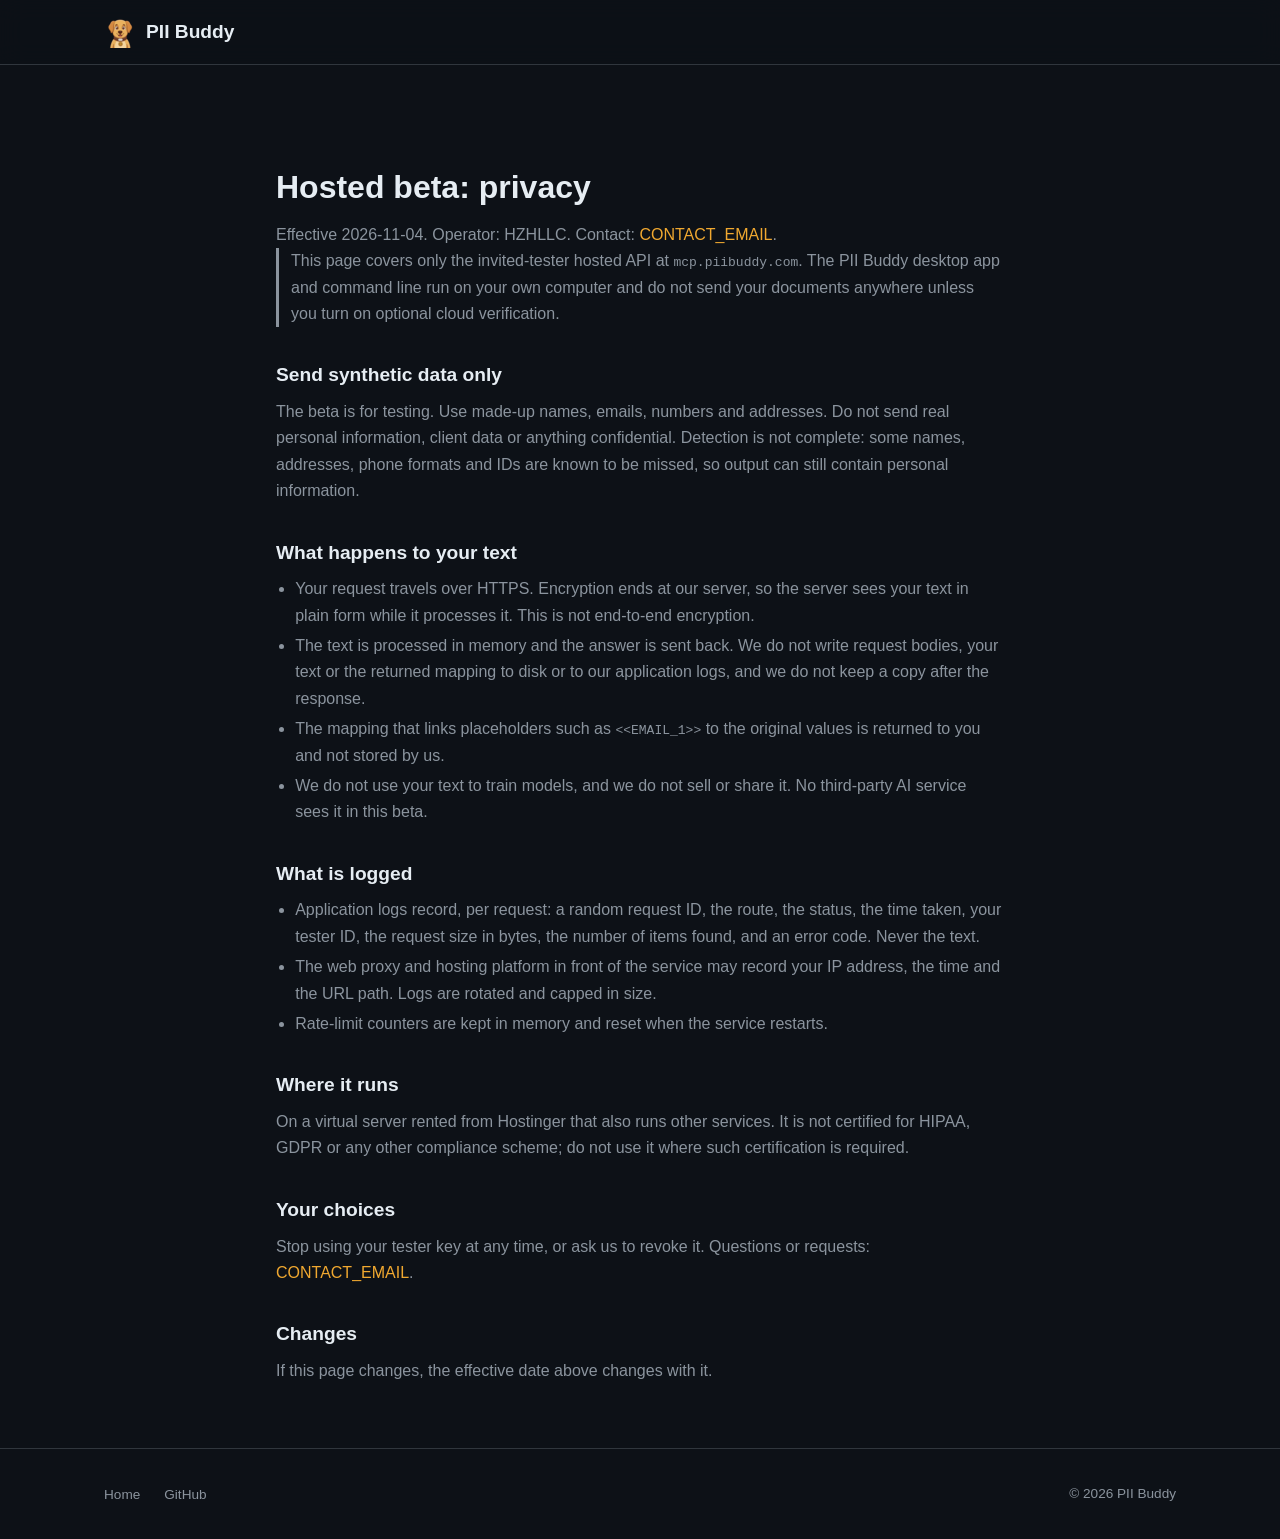
==== docs/hosted-privacy.html @ f80b409a "docs: hosted beta privacy page (draft, contact address pending) Co-Authored-By: Claude Opus 5.5 <nor" ====
<!DOCTYPE html>
<html lang="en">
<head>
  <meta charset="UTF-8">
  <meta name="viewport" content="width=device-width, initial-scale=1.0">
  <title>PII Buddy — Hosted Beta Privacy</title>
  <meta name="description" content="How the invited-tester hosted PII Buddy API handles the text you send it.">
  <meta name="robots" content="noindex">
  <link rel="icon" type="image/png" sizes="32x32" href="images/favicon-32.png">
  <link rel="stylesheet" href="style.css">
  <style>
    .policy { max-width: 760px; margin: 0 auto; padding: 96px 16px 64px; line-height: 1.65; }
    .policy h1 { font-size: 2rem; margin-bottom: 8px; }
    .policy h2 { font-size: 1.2rem; margin: 32px 0 8px; }
    .policy p, .policy li { color: var(--text-secondary); }
    .policy ul { padding-left: 1.2em; }
    .policy li { margin: 4px 0; }
    .policy .note { border-left: 3px solid var(--text-secondary); padding-left: 12px; }
  </style>
</head>
<body>
  <nav class="nav">
    <div class="container">
      <a href="index.html" class="nav-brand">
        <img src="images/favicon-32.png" alt="Arbie" width="32" height="32">
        PII Buddy
      </a>
    </div>
  </nav>

  <main class="policy">
    <h1>Hosted beta: privacy</h1>
    <p>Effective 2026-11-04. Operator: HZHLLC. Contact: <a href="mailto:CONTACT_EMAIL">CONTACT_EMAIL</a>.</p>

    <p class="note">This page covers only the invited-tester hosted API at
    <code>mcp.piibuddy.com</code>. The PII Buddy desktop app and command line
    run on your own computer and do not send your documents anywhere unless you
    turn on optional cloud verification.</p>

    <h2>Send synthetic data only</h2>
    <p>The beta is for testing. Use made-up names, emails, numbers and
    addresses. Do not send real personal information, client data or anything
    confidential. Detection is not complete: some names, addresses, phone
    formats and IDs are known to be missed, so output can still contain
    personal information.</p>

    <h2>What happens to your text</h2>
    <ul>
      <li>Your request travels over HTTPS. Encryption ends at our server, so the
        server sees your text in plain form while it processes it. This is not
        end-to-end encryption.</li>
      <li>The text is processed in memory and the answer is sent back. We do not
        write request bodies, your text or the returned mapping to disk or to our
        application logs, and we do not keep a copy after the response.</li>
      <li>The mapping that links placeholders such as <code>&lt;&lt;EMAIL_1&gt;&gt;</code>
        to the original values is returned to you and not stored by us.</li>
      <li>We do not use your text to train models, and we do not sell or share it.
        No third-party AI service sees it in this beta.</li>
    </ul>

    <h2>What is logged</h2>
    <ul>
      <li>Application logs record, per request: a random request ID, the route, the
        status, the time taken, your tester ID, the request size in bytes, the
        number of items found, and an error code. Never the text.</li>
      <li>The web proxy and hosting platform in front of the service may record
        your IP address, the time and the URL path. Logs are rotated and capped in
        size.</li>
      <li>Rate-limit counters are kept in memory and reset when the service
        restarts.</li>
    </ul>

    <h2>Where it runs</h2>
    <p>On a virtual server rented from Hostinger that also runs other services. It is not certified for HIPAA, GDPR or any other
    compliance scheme; do not use it where such certification is required.</p>

    <h2>Your choices</h2>
    <p>Stop using your tester key at any time, or ask us to revoke it. Questions or
    requests: <a href="mailto:CONTACT_EMAIL">CONTACT_EMAIL</a>.</p>

    <h2>Changes</h2>
    <p>If this page changes, the effective date above changes with it.</p>
  </main>

  <footer class="footer">
    <div class="container">
      <ul class="footer-links">
        <li><a href="index.html">Home</a></li>
        <li><a href="https://github.com/rahhbster/pii_buddy">GitHub</a></li>
      </ul>
      <div class="footer-copy">&copy; 2026 PII Buddy</div>
    </div>
  </footer>
</body>
</html>
---- docs/style.css ----
/* PII Buddy Landing Page — Dark Theme */

:root {
  --bg-primary: #0d1117;
  --bg-secondary: #161b22;
  --bg-tertiary: #1c2128;
  --text-primary: #e6edf3;
  --text-secondary: #8b949e;
  --accent: #f0a830;
  --accent-hover: #f5bd5c;
  --border: #30363d;
  --radius: 12px;
  --max-width: 1120px;
}

*, *::before, *::after {
  margin: 0;
  padding: 0;
  box-sizing: border-box;
}

html {
  scroll-behavior: smooth;
  scroll-padding-top: 72px;
}

body {
  font-family: -apple-system, BlinkMacSystemFont, "Segoe UI", Helvetica, Arial, sans-serif;
  background: var(--bg-primary);
  color: var(--text-primary);
  line-height: 1.6;
  -webkit-font-smoothing: antialiased;
}

a { color: var(--accent); text-decoration: none; }
a:hover { color: var(--accent-hover); }

img { max-width: 100%; height: auto; display: block; }

.container {
  max-width: var(--max-width);
  margin: 0 auto;
  padding: 0 24px;
}

/* ─── NAV ─── */
.nav {
  position: sticky;
  top: 0;
  z-index: 100;
  background: rgba(13, 17, 23, 0.92);
  backdrop-filter: blur(12px);
  -webkit-backdrop-filter: blur(12px);
  border-bottom: 1px solid var(--border);
}

.nav .container {
  display: flex;
  align-items: center;
  justify-content: space-between;
  height: 64px;
}

.nav-brand {
  display: flex;
  align-items: center;
  gap: 10px;
  font-weight: 700;
  font-size: 1.2rem;
  color: var(--text-primary);
}

.nav-brand img {
  width: 32px;
  height: 32px;
  border-radius: 6px;
}

.nav-links {
  display: flex;
  align-items: center;
  gap: 28px;
  list-style: none;
}

.nav-links a {
  color: var(--text-secondary);
  font-size: 0.9rem;
  font-weight: 500;
  transition: color 0.2s;
}

.nav-links a:hover { color: var(--text-primary); }

.nav-cta {
  background: var(--accent);
  color: var(--bg-primary) !important;
  padding: 8px 18px;
  border-radius: 8px;
  font-weight: 600;
  transition: background 0.2s;
}

.nav-cta:hover { background: var(--accent-hover); color: var(--bg-primary) !important; }

.nav-toggle {
  display: none;
  background: none;
  border: none;
  cursor: pointer;
  padding: 4px;
}

.nav-toggle span {
  display: block;
  width: 24px;
  height: 2px;
  background: var(--text-primary);
  margin: 5px 0;
  border-radius: 2px;
  transition: transform 0.3s, opacity 0.3s;
}

/* ─── HERO ─── */
.hero {
  padding: 80px 0 60px;
}

.hero .container {
  display: flex;
  align-items: center;
  gap: 60px;
}

.hero-content {
  flex: 1;
}

.hero h1 {
  font-size: 3.2rem;
  font-weight: 800;
  line-height: 1.1;
  margin-bottom: 20px;
  letter-spacing: -0.02em;
}

.hero h1 .accent { color: var(--accent); }

.hero p {
  font-size: 1.2rem;
  color: var(--text-secondary);
  margin-bottom: 32px;
  max-width: 480px;
}

.hero-buttons {
  display: flex;
  gap: 16px;
  flex-wrap: wrap;
}

.btn {
  display: inline-flex;
  align-items: center;
  gap: 8px;
  padding: 14px 28px;
  border-radius: 10px;
  font-size: 1rem;
  font-weight: 600;
  border: none;
  cursor: pointer;
  transition: all 0.2s;
}

.btn-primary {
  background: var(--accent);
  color: var(--bg-primary);
}

.btn-primary:hover { background: var(--accent-hover); color: var(--bg-primary); }

.btn-secondary {
  background: var(--bg-secondary);
  color: var(--text-primary);
  border: 1px solid var(--border);
}

.btn-secondary:hover { border-color: var(--text-secondary); }

.hero-image {
  flex: 0 0 360px;
}

.hero-image picture img {
  width: 360px;
  height: 360px;
  object-fit: contain;
  filter: drop-shadow(0 20px 40px rgba(240, 168, 48, 0.15));
}

/* ─── SECTION COMMON ─── */
section {
  padding: 80px 0;
}

.section-header {
  text-align: center;
  margin-bottom: 56px;
}

.section-header h2 {
  font-size: 2.2rem;
  font-weight: 700;
  margin-bottom: 12px;
}

.section-header p {
  font-size: 1.1rem;
  color: var(--text-secondary);
  max-width: 560px;
  margin: 0 auto;
}

/* ─── FEATURES GRID ─── */
.features { background: var(--bg-secondary); }

.features-grid {
  display: grid;
  grid-template-columns: repeat(3, 1fr);
  gap: 24px;
}

.feature-card {
  background: var(--bg-tertiary);
  border: 1px solid var(--border);
  border-radius: var(--radius);
  padding: 28px;
  transition: border-color 0.2s, transform 0.2s;
}

.feature-card:hover {
  border-color: var(--accent);
  transform: translateY(-2px);
}

.feature-icon {
  font-size: 1.8rem;
  margin-bottom: 14px;
}

.feature-card h3 {
  font-size: 1.1rem;
  margin-bottom: 8px;
}

.feature-card p {
  font-size: 0.9rem;
  color: var(--text-secondary);
  line-height: 1.5;
}

.features-callout {
  text-align: center;
  margin-top: 40px;
  padding: 20px;
  border: 1px dashed var(--border);
  border-radius: var(--radius);
  color: var(--accent);
  font-weight: 600;
  font-size: 1.1rem;
}

/* ─── HOW IT WORKS ─── */
.steps-grid {
  display: grid;
  grid-template-columns: repeat(3, 1fr);
  gap: 40px;
  margin-bottom: 48px;
}

.step {
  text-align: center;
}

.step-number {
  display: inline-flex;
  align-items: center;
  justify-content: center;
  width: 36px;
  height: 36px;
  border-radius: 50%;
  background: var(--accent);
  color: var(--bg-primary);
  font-weight: 700;
  font-size: 0.95rem;
  margin-bottom: 20px;
}

.step picture img {
  width: 200px;
  height: 200px;
  object-fit: contain;
  margin: 0 auto 16px;
  filter: drop-shadow(0 8px 24px rgba(240, 168, 48, 0.1));
}

.step h3 {
  font-size: 1.2rem;
  margin-bottom: 8px;
}

.step p {
  font-size: 0.9rem;
  color: var(--text-secondary);
}

.code-example {
  background: var(--bg-secondary);
  border: 1px solid var(--border);
  border-radius: var(--radius);
  overflow: hidden;
}

.code-example-header {
  display: flex;
  border-bottom: 1px solid var(--border);
}

.code-example-header span {
  flex: 1;
  padding: 12px 20px;
  font-size: 0.8rem;
  font-weight: 600;
  text-transform: uppercase;
  letter-spacing: 0.05em;
  color: var(--text-secondary);
}

.code-example-header span:first-child {
  border-right: 1px solid var(--border);
}

.code-example-body {
  display: grid;
  grid-template-columns: 1fr 1fr;
}

.code-example-body pre {
  padding: 20px;
  font-family: "SF Mono", "Fira Code", "Cascadia Code", monospace;
  font-size: 0.85rem;
  line-height: 1.7;
  overflow-x: auto;
}

.code-example-body pre:first-child {
  border-right: 1px solid var(--border);
}

.code-example-body .redacted {
  color: var(--accent);
  font-weight: 600;
}

/* ─── PRICING ─── */
.pricing { background: var(--bg-secondary); }

.pricing-grid {
  display: grid;
  grid-template-columns: repeat(3, 1fr);
  gap: 24px;
  align-items: start;
}

.price-card {
  background: var(--bg-tertiary);
  border: 1px solid var(--border);
  border-radius: var(--radius);
  padding: 32px;
  text-align: center;
  position: relative;
  transition: border-color 0.2s;
}

.price-card.featured {
  border-color: var(--accent);
}

.price-badge {
  position: absolute;
  top: -12px;
  left: 50%;
  transform: translateX(-50%);
  background: var(--accent);
  color: var(--bg-primary);
  padding: 4px 14px;
  border-radius: 20px;
  font-size: 0.75rem;
  font-weight: 700;
  text-transform: uppercase;
  letter-spacing: 0.05em;
}

.price-card h3 {
  font-size: 1.2rem;
  margin-bottom: 8px;
}

.price-amount {
  font-size: 2.4rem;
  font-weight: 800;
  margin-bottom: 4px;
}

.price-amount span {
  font-size: 1rem;
  font-weight: 400;
  color: var(--text-secondary);
}

.price-desc {
  color: var(--text-secondary);
  font-size: 0.85rem;
  margin-bottom: 24px;
}

.price-features {
  list-style: none;
  text-align: left;
  margin-bottom: 28px;
}

.price-features li {
  padding: 8px 0;
  font-size: 0.9rem;
  display: flex;
  align-items: baseline;
  gap: 10px;
}

.price-features li::before {
  content: "\2713";
  color: var(--accent);
  font-weight: 700;
  flex-shrink: 0;
}

.price-card .btn {
  width: 100%;
  justify-content: center;
}

.btn-disabled {
  background: var(--bg-secondary);
  color: var(--text-secondary);
  border: 1px solid var(--border);
  cursor: default;
  opacity: 0.7;
}

.btn-disabled:hover { background: var(--bg-secondary); }

/* ─── DOWNLOAD ─── */
.download-options {
  display: grid;
  grid-template-columns: 1fr 1fr;
  gap: 32px;
  max-width: 800px;
  margin: 0 auto;
}

.download-card {
  background: var(--bg-secondary);
  border: 1px solid var(--border);
  border-radius: var(--radius);
  padding: 32px;
  text-align: center;
}

.download-card h3 {
  font-size: 1.2rem;
  margin-bottom: 8px;
}

.download-card p {
  color: var(--text-secondary);
  font-size: 0.9rem;
  margin-bottom: 20px;
}

.download-card code {
  display: block;
  background: var(--bg-primary);
  border: 1px solid var(--border);
  border-radius: 8px;
  padding: 14px 18px;
  font-family: "SF Mono", "Fira Code", monospace;
  font-size: 0.85rem;
  color: var(--accent);
  margin-bottom: 16px;
  text-align: left;
  overflow-x: auto;
}

/* ─── FEEDBACK ─── */
.feedback-grid {
  display: grid;
  grid-template-columns: 1fr 1fr;
  gap: 32px;
  max-width: 800px;
  margin: 0 auto;
}

.feedback-card {
  background: var(--bg-secondary);
  border: 1px solid var(--border);
  border-radius: var(--radius);
  padding: 32px;
  text-align: center;
}

.feedback-card h3 {
  font-size: 1.2rem;
  margin-bottom: 8px;
}

.feedback-card p {
  color: var(--text-secondary);
  font-size: 0.9rem;
  margin-bottom: 20px;
}

.feedback-card code {
  display: block;
  background: var(--bg-primary);
  border: 1px solid var(--border);
  border-radius: 8px;
  padding: 12px 16px;
  font-family: "SF Mono", "Fira Code", monospace;
  font-size: 0.85rem;
  color: var(--accent);
  text-align: left;
}

/* ─── SUBSCRIBE ─── */
.subscribe-section {
  background: var(--bg-secondary);
}

.subscribe-form {
  display: flex;
  justify-content: center;
  gap: 12px;
  max-width: 480px;
  margin: 0 auto 16px;
}

.subscribe-note {
  text-align: center;
  color: var(--text-secondary);
  font-size: 0.85rem;
}

/* ─── FOOTER ─── */
.footer {
  border-top: 1px solid var(--border);
  padding: 32px 0;
}

.footer .container {
  display: flex;
  align-items: center;
  justify-content: space-between;
}

.footer-links {
  display: flex;
  gap: 24px;
  list-style: none;
}

.footer-links a {
  color: var(--text-secondary);
  font-size: 0.85rem;
}

.footer-links a:hover { color: var(--text-primary); }

.footer-copy {
  color: var(--text-secondary);
  font-size: 0.85rem;
}

/* ─── MOBILE ─── */
@media (max-width: 768px) {
  .nav-toggle { display: block; }

  .nav-links {
    display: none;
    position: absolute;
    top: 64px;
    left: 0;
    right: 0;
    flex-direction: column;
    background: var(--bg-primary);
    border-bottom: 1px solid var(--border);
    padding: 16px 24px 20px;
    gap: 16px;
  }

  .nav-links.open { display: flex; }

  .hero .container {
    flex-direction: column-reverse;
    text-align: center;
    gap: 32px;
  }

  .hero h1 { font-size: 2.2rem; }
  .hero p { margin: 0 auto 28px; }
  .hero-buttons { justify-content: center; }
  .hero-image { flex: none; }
  .hero-image picture img { width: 260px; height: 260px; }

  .features-grid,
  .steps-grid,
  .pricing-grid {
    grid-template-columns: 1fr;
  }

  .code-example-body {
    grid-template-columns: 1fr;
  }

  .code-example-body pre:first-child {
    border-right: none;
    border-bottom: 1px solid var(--border);
  }

  .code-example-header {
    flex-direction: column;
  }

  .code-example-header span:first-child {
    border-right: none;
    border-bottom: 1px solid var(--border);
  }

  .download-options { grid-template-columns: 1fr; }
  .feedback-grid { grid-template-columns: 1fr; }
  .subscribe-form { flex-direction: column; }

  .footer .container {
    flex-direction: column;
    gap: 12px;
    text-align: center;
  }
}

@media (max-width: 480px) {
  .hero h1 { font-size: 1.8rem; }
  .btn { padding: 12px 22px; font-size: 0.9rem; }
  .section-header h2 { font-size: 1.8rem; }
}
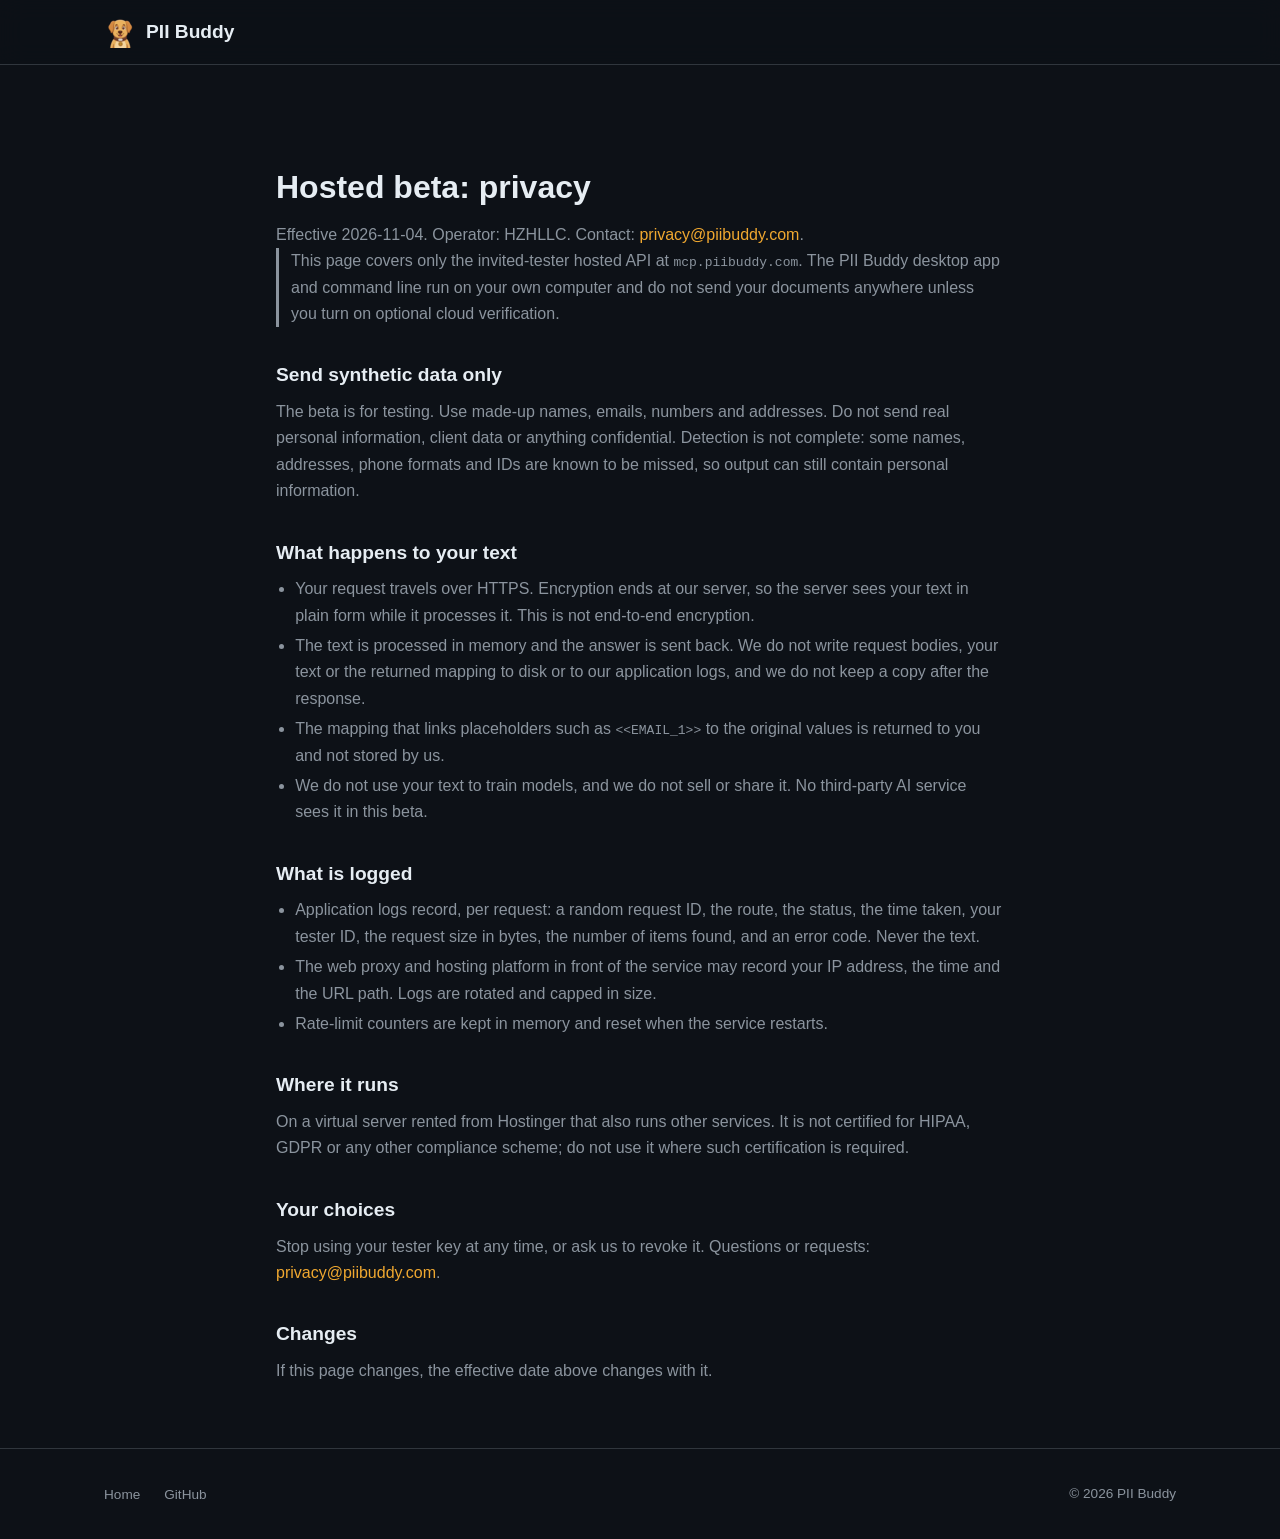
==== commit 601005e7: "docs: hosted privacy page contact is privacy@piibuddy.com Co-Authored-By: Claude Opus 5.5 <noreply@a" ====
--- a/docs/hosted-privacy.html
+++ b/docs/hosted-privacy.html
@@ -30,7 +30,7 @@
 
   <main class="policy">
     <h1>Hosted beta: privacy</h1>
-    <p>Effective 2026-11-04. Operator: HZHLLC. Contact: <a href="mailto:CONTACT_EMAIL">CONTACT_EMAIL</a>.</p>
+    <p>Effective 2026-11-04. Operator: HZHLLC. Contact: <a href="mailto:privacy@piibuddy.com">privacy@piibuddy.com</a>.</p>
 
     <p class="note">This page covers only the invited-tester hosted API at
     <code>mcp.piibuddy.com</code>. The PII Buddy desktop app and command line
@@ -76,7 +76,7 @@
 
     <h2>Your choices</h2>
     <p>Stop using your tester key at any time, or ask us to revoke it. Questions or
-    requests: <a href="mailto:CONTACT_EMAIL">CONTACT_EMAIL</a>.</p>
+    requests: <a href="mailto:privacy@piibuddy.com">privacy@piibuddy.com</a>.</p>
 
     <h2>Changes</h2>
     <p>If this page changes, the effective date above changes with it.</p>
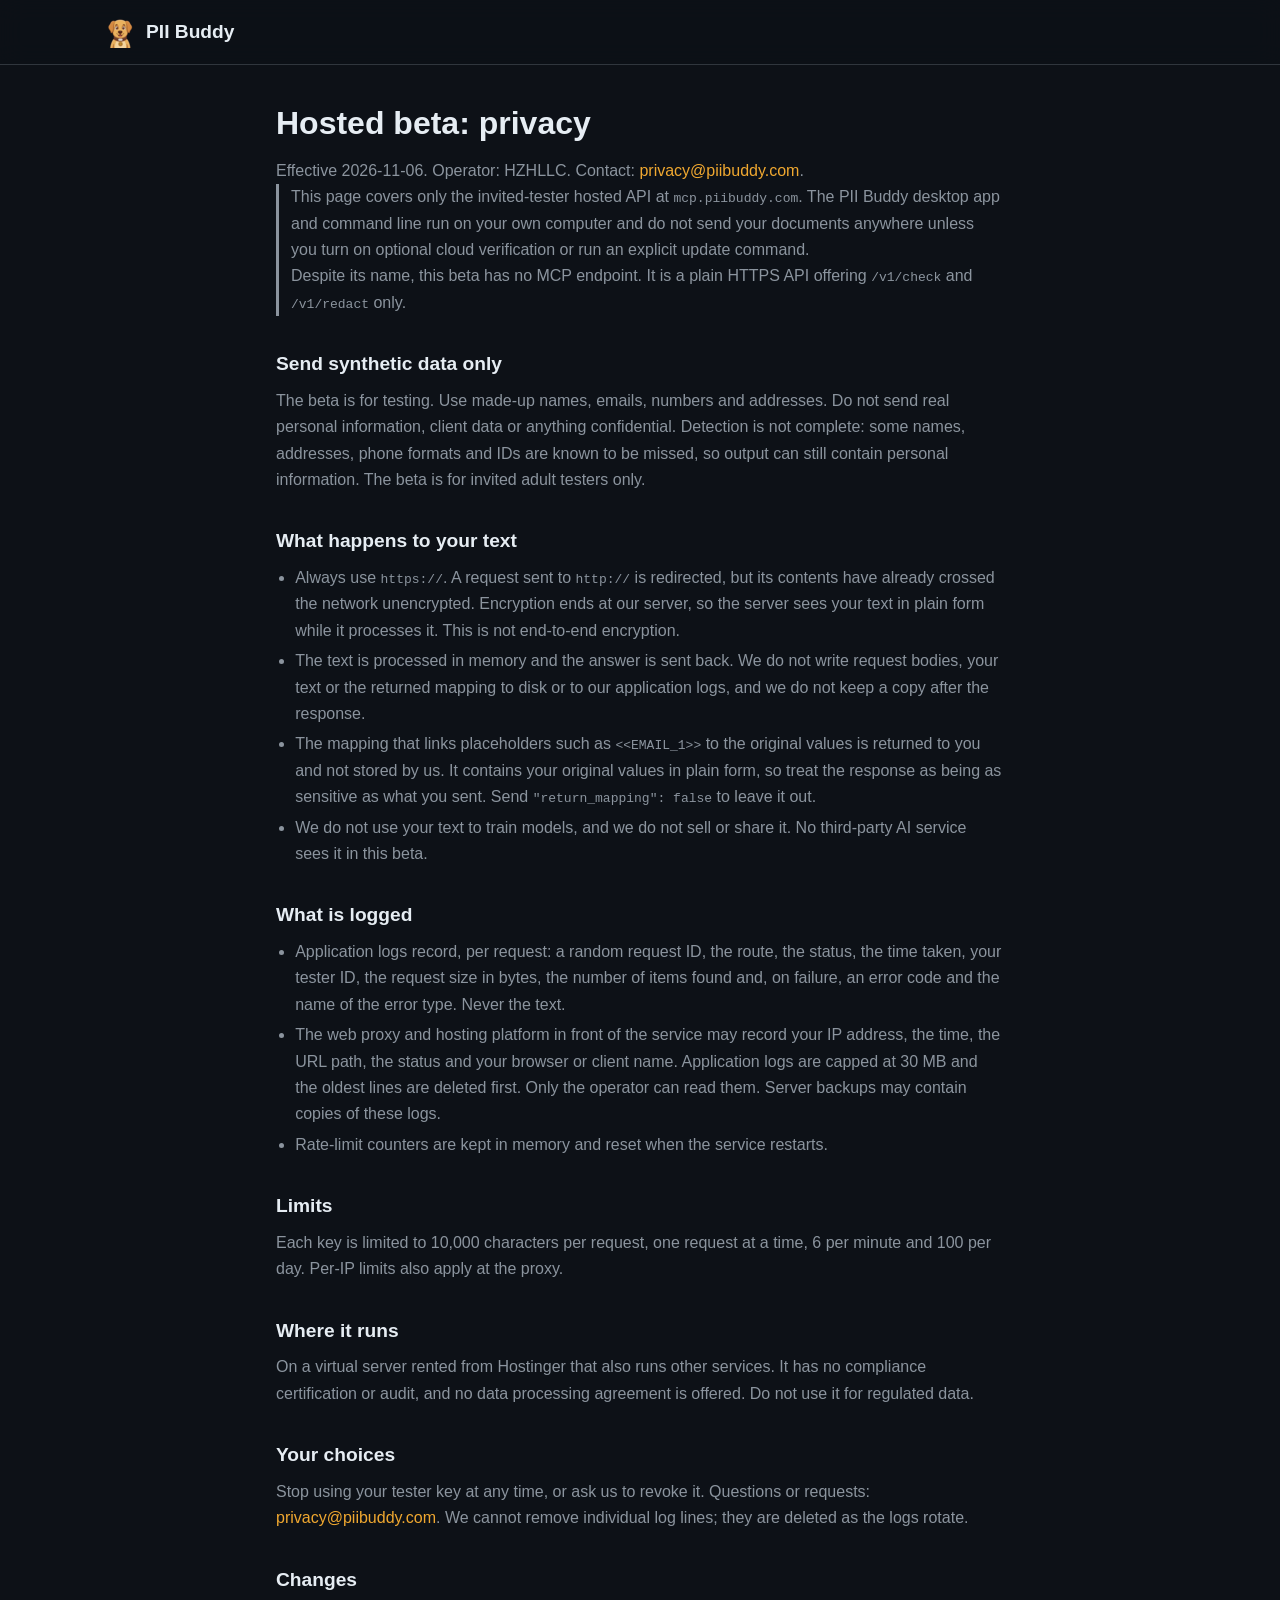
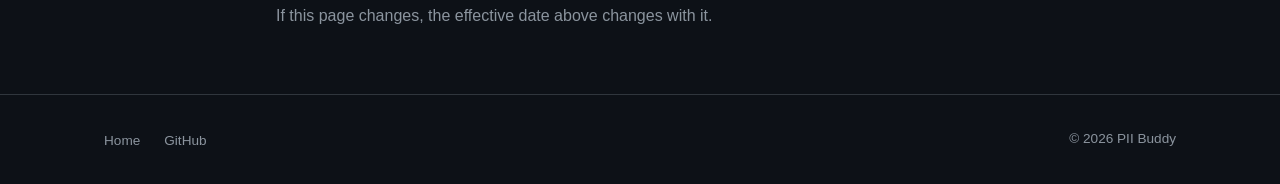
==== commit ea5df56f: "docs: privacy page red-team corrections http redirect caveat, no MCP endpoint, mapping holds origina" ====
--- a/docs/hosted-privacy.html
+++ b/docs/hosted-privacy.html
@@ -9,7 +9,7 @@
   <link rel="icon" type="image/png" sizes="32x32" href="images/favicon-32.png">
   <link rel="stylesheet" href="style.css">
   <style>
-    .policy { max-width: 760px; margin: 0 auto; padding: 96px 16px 64px; line-height: 1.65; }
+    .policy { max-width: 760px; margin: 0 auto; padding: 32px 16px 64px; line-height: 1.65; }
     .policy h1 { font-size: 2rem; margin-bottom: 8px; }
     .policy h2 { font-size: 1.2rem; margin: 32px 0 8px; }
     .policy p, .policy li { color: var(--text-secondary); }
@@ -30,30 +30,38 @@
 
   <main class="policy">
     <h1>Hosted beta: privacy</h1>
-    <p>Effective 2026-11-04. Operator: HZHLLC. Contact: <a href="mailto:privacy@piibuddy.com">privacy@piibuddy.com</a>.</p>
+    <p>Effective 2026-11-06. Operator: HZHLLC. Contact: <a href="mailto:privacy@piibuddy.com">privacy@piibuddy.com</a>.</p>
 
     <p class="note">This page covers only the invited-tester hosted API at
     <code>mcp.piibuddy.com</code>. The PII Buddy desktop app and command line
     run on your own computer and do not send your documents anywhere unless you
-    turn on optional cloud verification.</p>
+    turn on optional cloud verification or run an explicit update command.</p>
+
+    <p class="note">Despite its name, this beta has no MCP endpoint. It is a plain
+    HTTPS API offering <code>/v1/check</code> and <code>/v1/redact</code> only.</p>
 
     <h2>Send synthetic data only</h2>
     <p>The beta is for testing. Use made-up names, emails, numbers and
     addresses. Do not send real personal information, client data or anything
     confidential. Detection is not complete: some names, addresses, phone
     formats and IDs are known to be missed, so output can still contain
-    personal information.</p>
+    personal information. The beta is for invited adult testers only.</p>
 
     <h2>What happens to your text</h2>
     <ul>
-      <li>Your request travels over HTTPS. Encryption ends at our server, so the
+      <li>Always use <code>https://</code>. A request sent to <code>http://</code> is
+        redirected, but its contents have already crossed the network unencrypted.
+        Encryption ends at our server, so the
         server sees your text in plain form while it processes it. This is not
         end-to-end encryption.</li>
       <li>The text is processed in memory and the answer is sent back. We do not
         write request bodies, your text or the returned mapping to disk or to our
         application logs, and we do not keep a copy after the response.</li>
       <li>The mapping that links placeholders such as <code>&lt;&lt;EMAIL_1&gt;&gt;</code>
-        to the original values is returned to you and not stored by us.</li>
+        to the original values is returned to you and not stored by us. It contains
+        your original values in plain form, so treat the response as being as
+        sensitive as what you sent. Send <code>"return_mapping": false</code> to
+        leave it out.</li>
       <li>We do not use your text to train models, and we do not sell or share it.
         No third-party AI service sees it in this beta.</li>
     </ul>
@@ -62,21 +70,29 @@
     <ul>
       <li>Application logs record, per request: a random request ID, the route, the
         status, the time taken, your tester ID, the request size in bytes, the
-        number of items found, and an error code. Never the text.</li>
+        number of items found and, on failure, an error code and the name of the
+        error type. Never the text.</li>
       <li>The web proxy and hosting platform in front of the service may record
-        your IP address, the time and the URL path. Logs are rotated and capped in
-        size.</li>
+        your IP address, the time, the URL path, the status and your browser or
+        client name. Application logs are capped at 30 MB and the oldest lines are
+        deleted first. Only the operator can read them. Server backups may contain
+        copies of these logs.</li>
       <li>Rate-limit counters are kept in memory and reset when the service
         restarts.</li>
     </ul>
 
+    <h2>Limits</h2>
+    <p>Each key is limited to 10,000 characters per request, one request at a
+    time, 6 per minute and 100 per day. Per-IP limits also apply at the proxy.</p>
+
     <h2>Where it runs</h2>
-    <p>On a virtual server rented from Hostinger that also runs other services. It is not certified for HIPAA, GDPR or any other
-    compliance scheme; do not use it where such certification is required.</p>
+    <p>On a virtual server rented from Hostinger that also runs other services. It has no compliance certification or audit, and no data
+    processing agreement is offered. Do not use it for regulated data.</p>
 
     <h2>Your choices</h2>
     <p>Stop using your tester key at any time, or ask us to revoke it. Questions or
-    requests: <a href="mailto:privacy@piibuddy.com">privacy@piibuddy.com</a>.</p>
+    requests: <a href="mailto:privacy@piibuddy.com">privacy@piibuddy.com</a>.
+    We cannot remove individual log lines; they are deleted as the logs rotate.</p>
 
     <h2>Changes</h2>
     <p>If this page changes, the effective date above changes with it.</p>
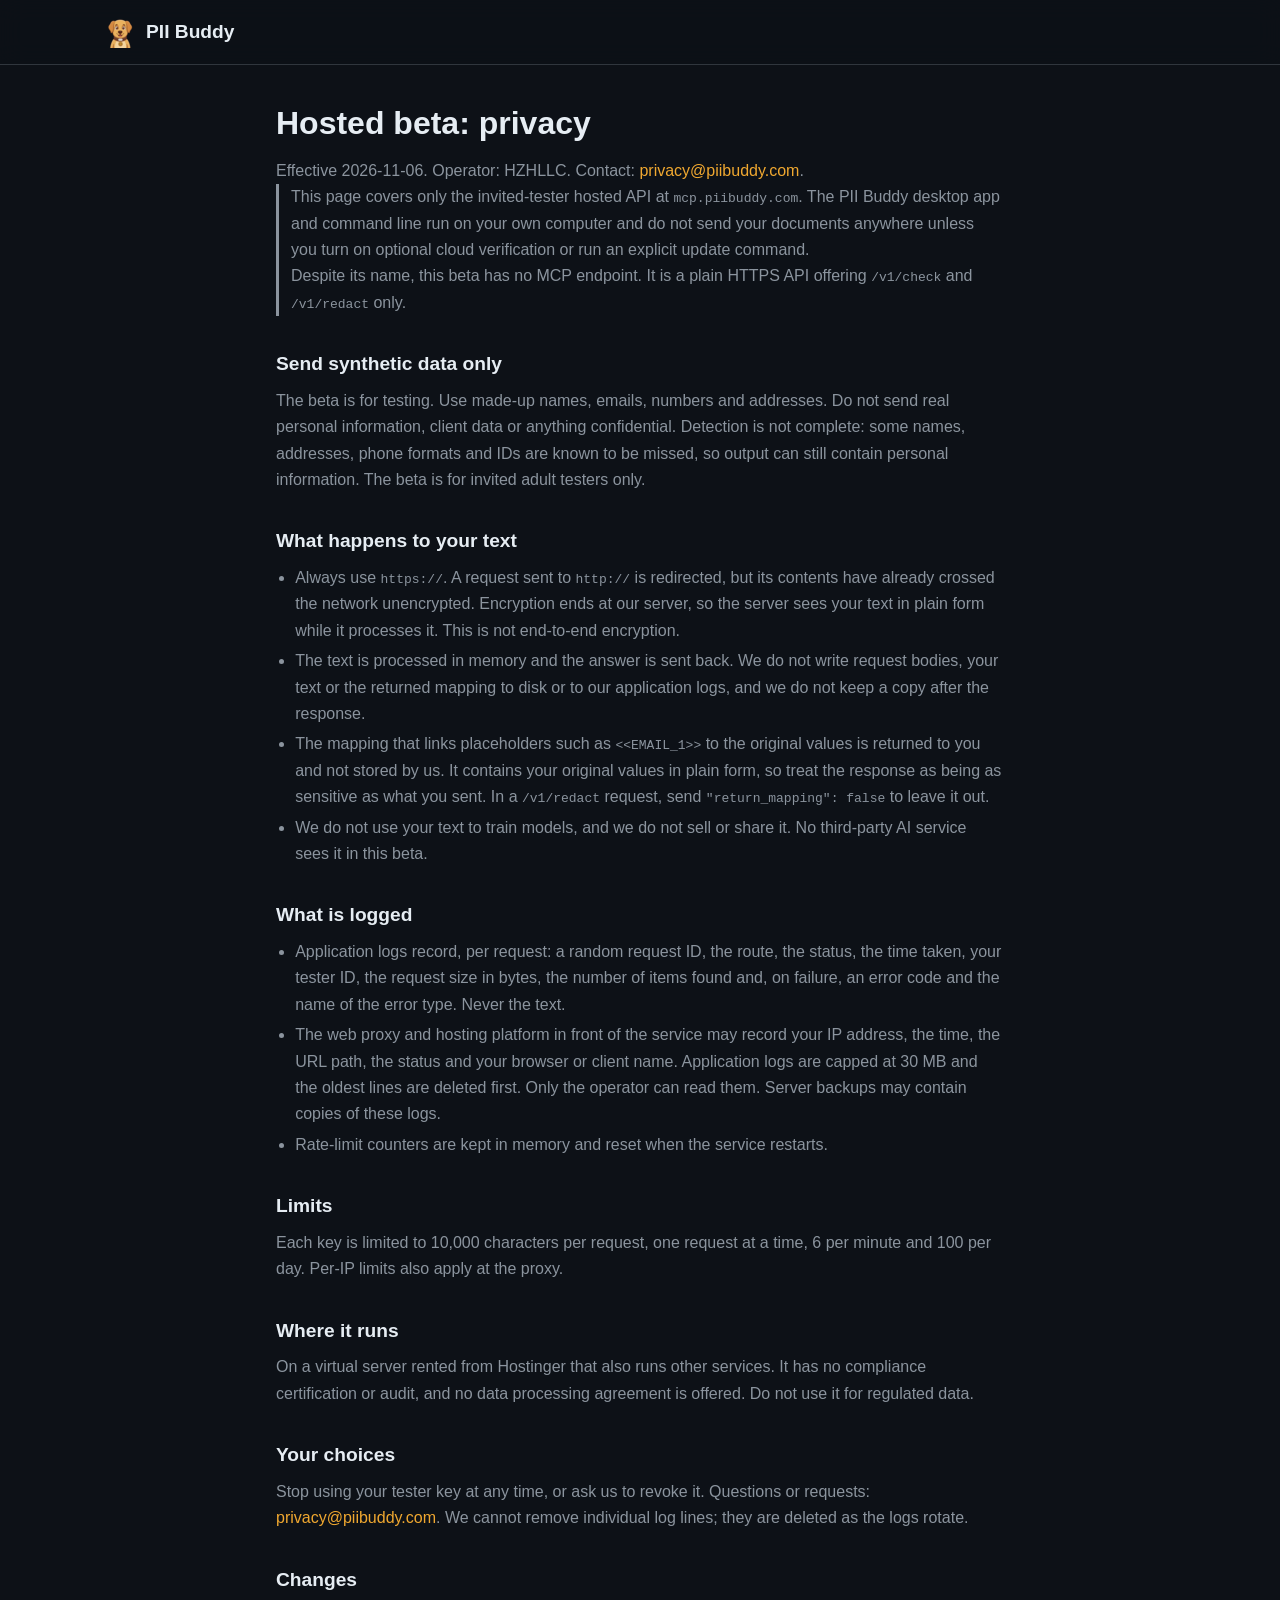
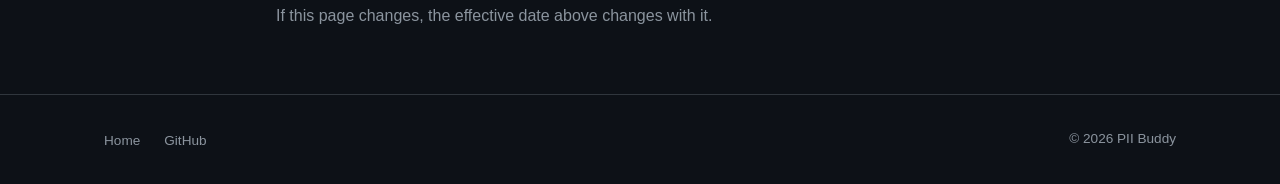
==== commit c9a932ed: "docs: return_mapping applies to /v1/redact only Co-Authored-By: Claude Opus 5.5 <noreply@anthropic.c" ====
--- a/docs/hosted-privacy.html
+++ b/docs/hosted-privacy.html
@@ -60,8 +60,8 @@
       <li>The mapping that links placeholders such as <code>&lt;&lt;EMAIL_1&gt;&gt;</code>
         to the original values is returned to you and not stored by us. It contains
         your original values in plain form, so treat the response as being as
-        sensitive as what you sent. Send <code>"return_mapping": false</code> to
-        leave it out.</li>
+        sensitive as what you sent. In a <code>/v1/redact</code> request, send
+        <code>"return_mapping": false</code> to leave it out.</li>
       <li>We do not use your text to train models, and we do not sell or share it.
         No third-party AI service sees it in this beta.</li>
     </ul>
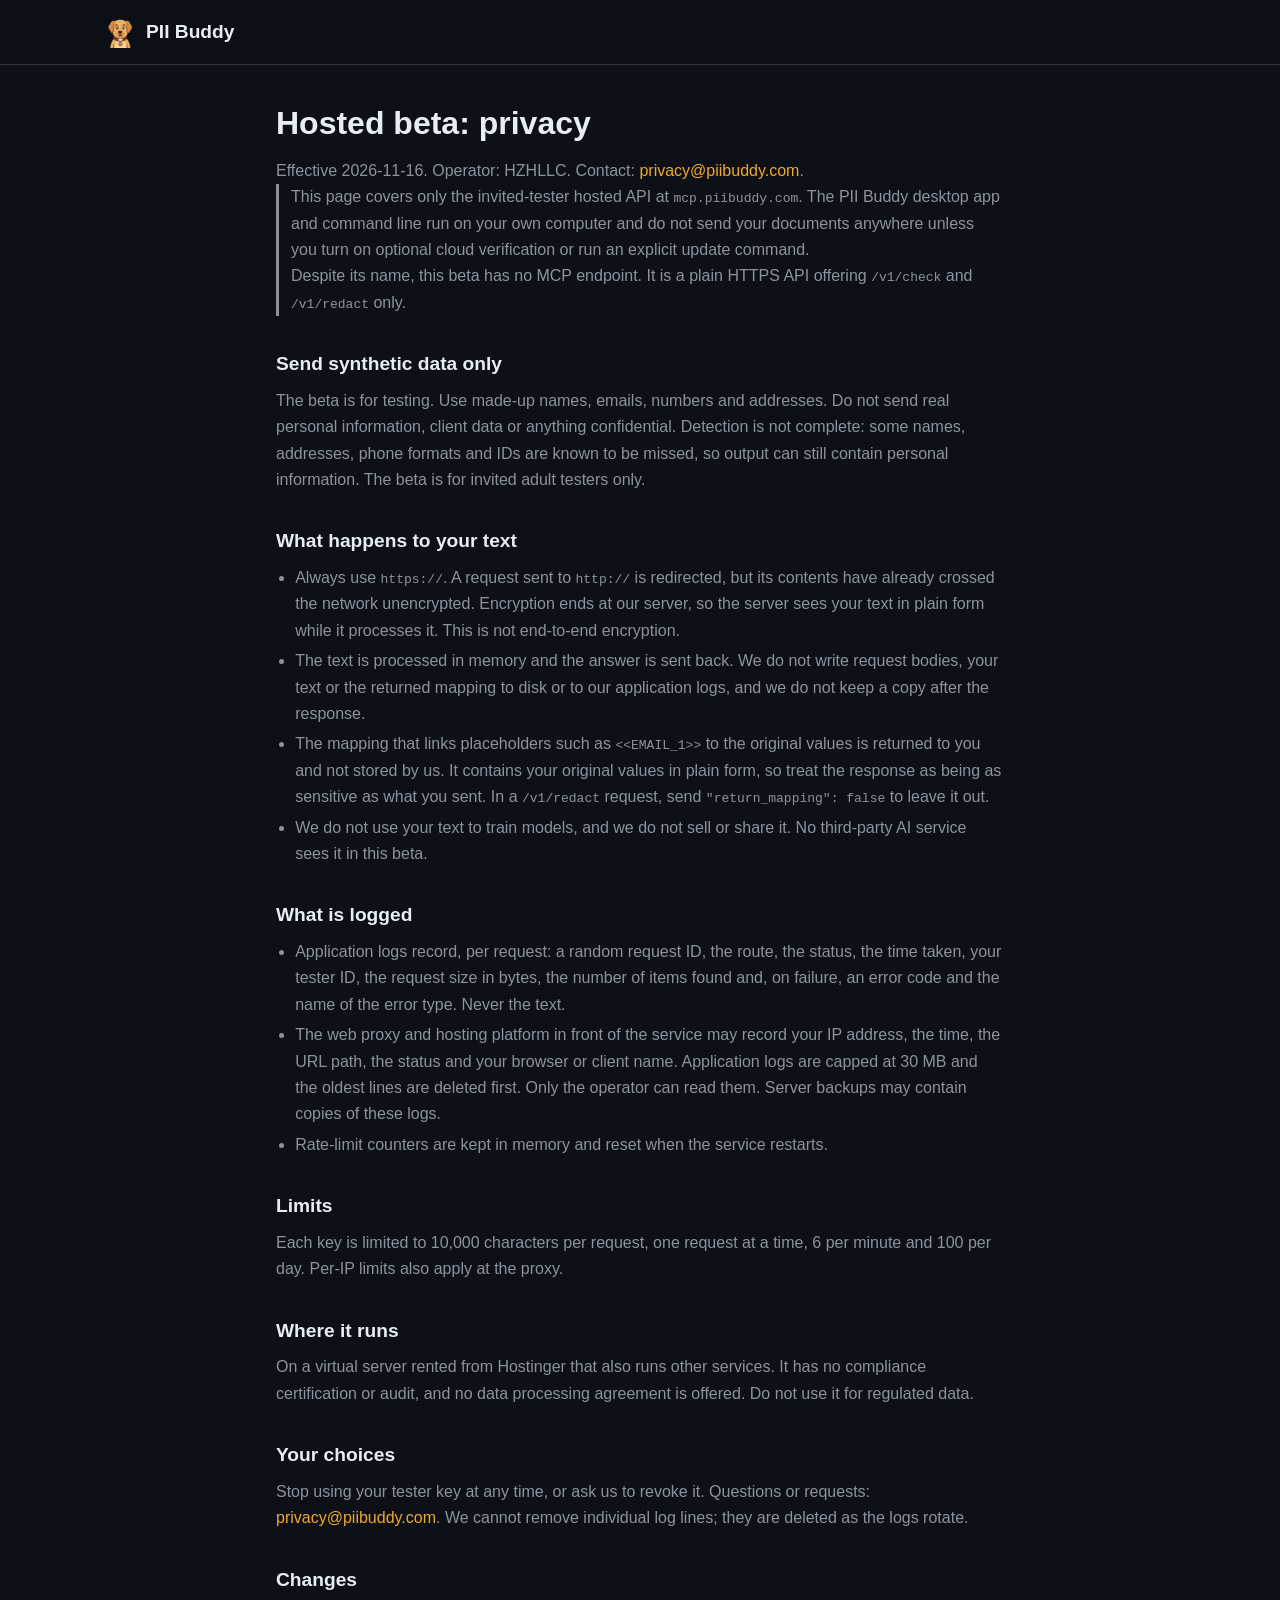
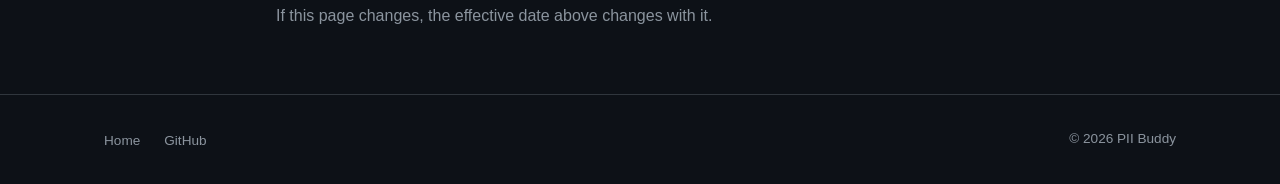
==== commit 470e7238: "docs: hosted privacy page effective on the go-live date Co-Authored-By: Claude Opus 5.5 <noreply@ant" ====
--- a/docs/hosted-privacy.html
+++ b/docs/hosted-privacy.html
@@ -30,7 +30,7 @@
 
   <main class="policy">
     <h1>Hosted beta: privacy</h1>
-    <p>Effective 2026-11-06. Operator: HZHLLC. Contact: <a href="mailto:privacy@piibuddy.com">privacy@piibuddy.com</a>.</p>
+    <p>Effective 2026-11-16. Operator: HZHLLC. Contact: <a href="mailto:privacy@piibuddy.com">privacy@piibuddy.com</a>.</p>
 
     <p class="note">This page covers only the invited-tester hosted API at
     <code>mcp.piibuddy.com</code>. The PII Buddy desktop app and command line
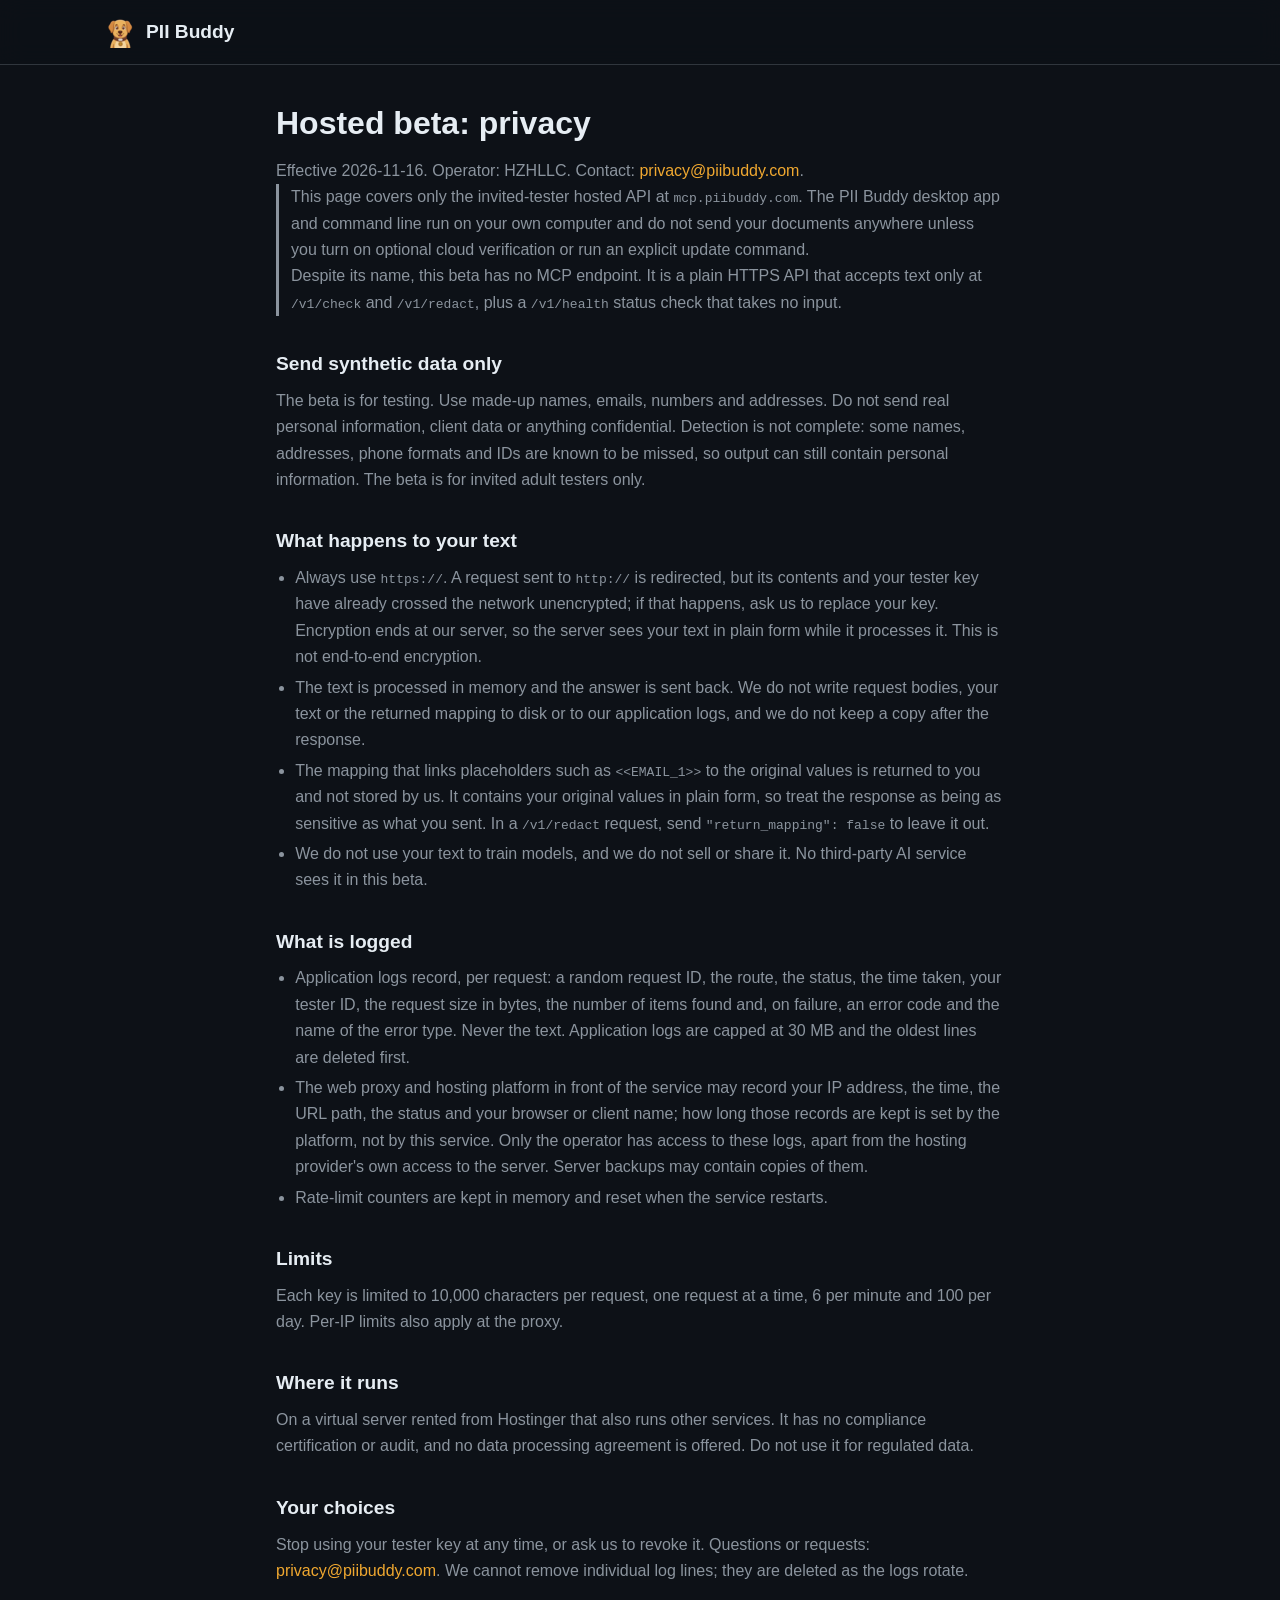
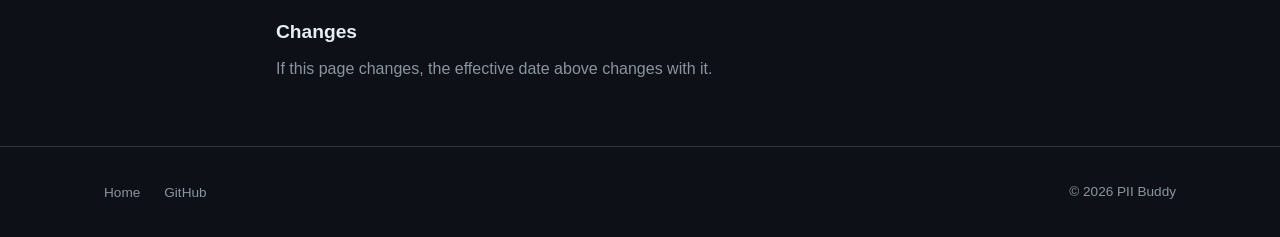
==== commit 7102efda: "docs: privacy page wording matches the live service Health route named, tester key covered by the ht" ====
--- a/docs/hosted-privacy.html
+++ b/docs/hosted-privacy.html
@@ -38,7 +38,9 @@
     turn on optional cloud verification or run an explicit update command.</p>
 
     <p class="note">Despite its name, this beta has no MCP endpoint. It is a plain
-    HTTPS API offering <code>/v1/check</code> and <code>/v1/redact</code> only.</p>
+    HTTPS API that accepts text only at <code>/v1/check</code> and
+    <code>/v1/redact</code>, plus a <code>/v1/health</code> status check that takes
+    no input.</p>
 
     <h2>Send synthetic data only</h2>
     <p>The beta is for testing. Use made-up names, emails, numbers and
@@ -50,7 +52,8 @@
     <h2>What happens to your text</h2>
     <ul>
       <li>Always use <code>https://</code>. A request sent to <code>http://</code> is
-        redirected, but its contents have already crossed the network unencrypted.
+        redirected, but its contents and your tester key have already crossed the
+        network unencrypted; if that happens, ask us to replace your key.
         Encryption ends at our server, so the
         server sees your text in plain form while it processes it. This is not
         end-to-end encryption.</li>
@@ -71,12 +74,14 @@
       <li>Application logs record, per request: a random request ID, the route, the
         status, the time taken, your tester ID, the request size in bytes, the
         number of items found and, on failure, an error code and the name of the
-        error type. Never the text.</li>
+        error type. Never the text. Application logs are capped at 30 MB and the
+        oldest lines are deleted first.</li>
       <li>The web proxy and hosting platform in front of the service may record
         your IP address, the time, the URL path, the status and your browser or
-        client name. Application logs are capped at 30 MB and the oldest lines are
-        deleted first. Only the operator can read them. Server backups may contain
-        copies of these logs.</li>
+        client name; how long those records are kept is set by the platform, not
+        by this service. Only the operator has access to these logs, apart from
+        the hosting provider's own access to the server. Server backups may
+        contain copies of them.</li>
       <li>Rate-limit counters are kept in memory and reset when the service
         restarts.</li>
     </ul>
